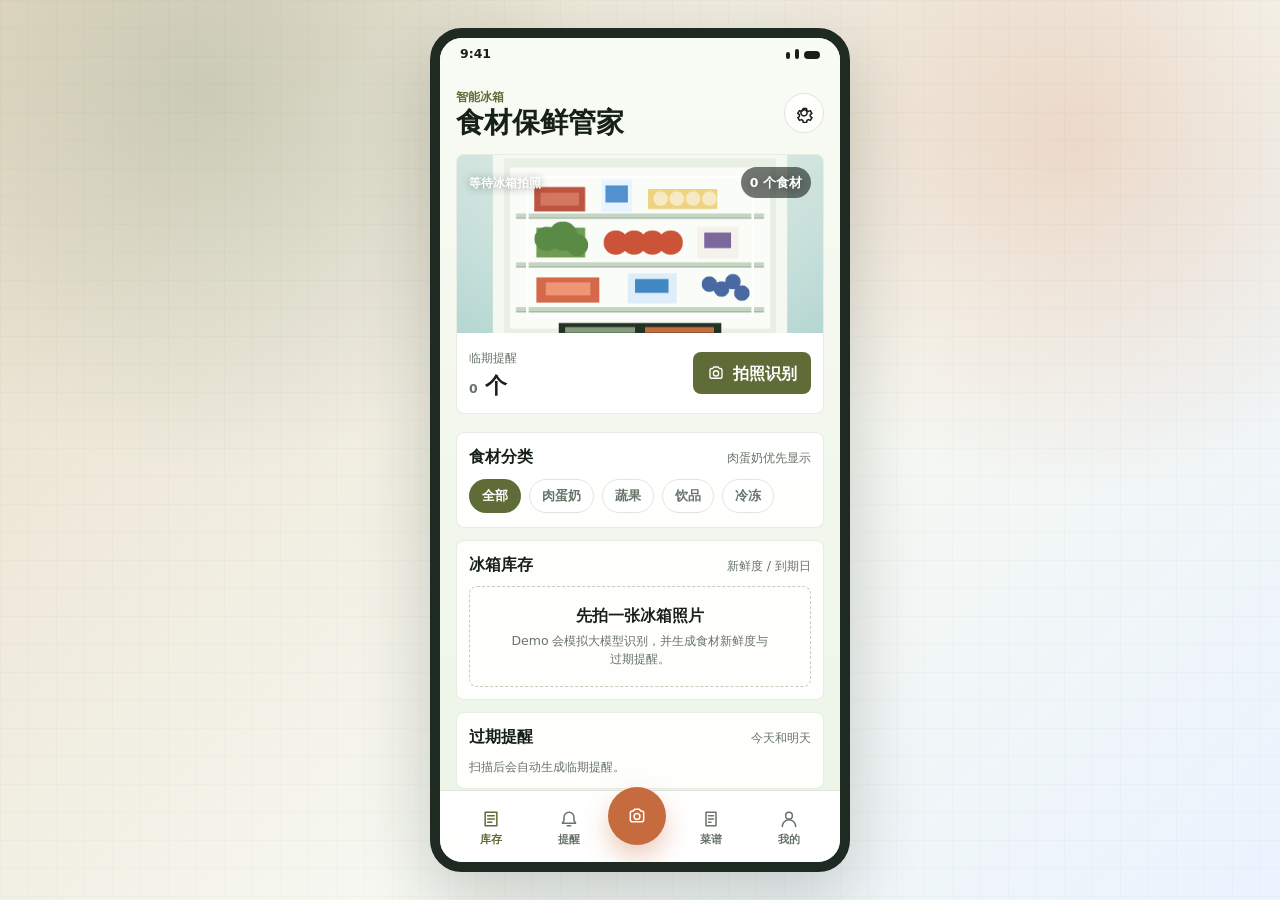
==== fridge-food-android-demo/index.html @ bfe987b8 "Build fridge food Android demo" ====
<!DOCTYPE html>
<html lang="zh-CN">
<head>
  <meta charset="UTF-8" />
  <meta name="viewport" content="width=device-width, initial-scale=1.0" />
  <meta
    name="description"
    content="食材保鲜管家 Android 风格 demo：模拟冰箱拍照识别食材、新鲜度评分和过期提醒。"
  />
  <title>食材保鲜管家 Demo</title>
  <link rel="stylesheet" href="style.css" />
</head>
<body>
  <main class="demo-stage" aria-label="食材保鲜管家 Android App Demo">
    <section class="phone-shell" aria-label="手机界面预览">
      <div class="phone-status" aria-label="Android 状态栏">
        <span>9:41</span>
        <span class="status-icons" aria-hidden="true">
          <i></i><i></i><i></i>
        </span>
      </div>

      <div class="app-screen">
        <header class="app-header">
          <div>
            <p class="eyebrow">智能冰箱</p>
            <h1>食材保鲜管家</h1>
          </div>
          <button class="round-button" type="button" aria-label="设置">
            <svg viewBox="0 0 24 24" aria-hidden="true">
              <path d="M12 15.5A3.5 3.5 0 1 0 12 8a3.5 3.5 0 0 0 0 7.5Z" />
              <path d="M19.4 15a7.9 7.9 0 0 0 .1-1l2-1.5-2-3.4-2.4 1a7 7 0 0 0-1.7-1L15 6.5h-4l-.4 2.6c-.6.2-1.2.6-1.7 1l-2.4-1-2 3.4 2 1.5a7.9 7.9 0 0 0 .1 2l-2 1.5 2 3.4 2.4-1c.5.4 1.1.8 1.7 1l.4 2.6h4l.4-2.6c.6-.2 1.2-.6 1.7-1l2.4 1 2-3.4-2.2-1.5Z" />
            </svg>
          </button>
        </header>

        <section class="scan-card" aria-label="冰箱识别摘要">
          <img src="assets/fridge-demo.png" alt="冰箱食材拍照识别 demo 图" />
          <div class="scan-overlay">
            <span id="scanStatus">等待冰箱拍照</span>
            <strong><span id="recognizedCount">0</span> 个食材</strong>
          </div>
          <div class="summary-strip">
            <div>
              <span>临期提醒</span>
              <strong><span id="urgentCount">0</span> 个</strong>
            </div>
            <button class="primary-action" id="scanButton" type="button">
              <svg viewBox="0 0 24 24" aria-hidden="true">
                <path d="M4 8.5A2.5 2.5 0 0 1 6.5 6h1.2l1.2-2h6.2l1.2 2h1.2A2.5 2.5 0 0 1 20 8.5v8A2.5 2.5 0 0 1 17.5 19h-11A2.5 2.5 0 0 1 4 16.5v-8Z" />
                <path d="M12 16a3.5 3.5 0 1 0 0-7 3.5 3.5 0 0 0 0 7Z" />
              </svg>
              拍照识别
            </button>
          </div>
        </section>

        <section class="section-block" aria-labelledby="category-title">
          <div class="section-title-row">
            <h2 id="category-title">食材分类</h2>
            <span>肉蛋奶优先显示</span>
          </div>
          <div class="category-tabs" id="categoryTabs" aria-label="食材分类筛选"></div>
        </section>

        <section class="section-block inventory-section" aria-labelledby="inventory-title">
          <div class="section-title-row">
            <h2 id="inventory-title">冰箱库存</h2>
            <span>新鲜度 / 到期日</span>
          </div>
          <div class="empty-state" id="emptyState"></div>
          <div class="inventory-list" id="inventoryList"></div>
        </section>

        <section class="section-block reminder-section" aria-labelledby="reminder-title">
          <div class="section-title-row">
            <h2 id="reminder-title">过期提醒</h2>
            <span>今天和明天</span>
          </div>
          <div class="reminder-list" id="reminderList"></div>
        </section>
      </div>

      <nav class="bottom-nav" aria-label="底部导航">
        <button class="nav-item is-active" type="button" aria-label="库存">
          <svg viewBox="0 0 24 24" aria-hidden="true">
            <path d="M5 4h14v16H5V4Z" />
            <path d="M8 8h8M8 12h8M8 16h5" />
          </svg>
          <span>库存</span>
        </button>
        <button class="nav-item" type="button" aria-label="提醒">
          <svg viewBox="0 0 24 24" aria-hidden="true">
            <path d="M6 10a6 6 0 1 1 12 0v4l2 3H4l2-3v-4Z" />
            <path d="M10 20h4" />
          </svg>
          <span>提醒</span>
        </button>
        <button class="camera-fab" id="bottomScanButton" type="button" aria-label="拍照识别">
          <svg viewBox="0 0 24 24" aria-hidden="true">
            <path d="M4 8.5A2.5 2.5 0 0 1 6.5 6h1.2l1.2-2h6.2l1.2 2h1.2A2.5 2.5 0 0 1 20 8.5v8A2.5 2.5 0 0 1 17.5 19h-11A2.5 2.5 0 0 1 4 16.5v-8Z" />
            <path d="M12 16a3.5 3.5 0 1 0 0-7 3.5 3.5 0 0 0 0 7Z" />
          </svg>
        </button>
        <button class="nav-item" type="button" aria-label="菜谱">
          <svg viewBox="0 0 24 24" aria-hidden="true">
            <path d="M6 4h12v16H6V4Z" />
            <path d="M9 8h6M9 12h6M9 16h3" />
          </svg>
          <span>菜谱</span>
        </button>
        <button class="nav-item" type="button" aria-label="我的">
          <svg viewBox="0 0 24 24" aria-hidden="true">
            <path d="M12 12a4 4 0 1 0 0-8 4 4 0 0 0 0 8Z" />
            <path d="M4 21a8 8 0 0 1 16 0" />
          </svg>
          <span>我的</span>
        </button>
      </nav>

      <section class="sheet" id="scanSheet" aria-hidden="true" aria-label="模拟拍照识别面板">
        <div class="sheet-panel">
          <div class="sheet-handle" aria-hidden="true"></div>
          <div class="sheet-header">
            <h2>冰箱拍照识别</h2>
            <button class="round-button" id="closeScan" type="button" aria-label="关闭拍照识别">
              <svg viewBox="0 0 24 24" aria-hidden="true">
                <path d="M6 6l12 12M18 6 6 18" />
              </svg>
            </button>
          </div>
          <div class="scan-preview">
            <img src="assets/fridge-demo.png" alt="冰箱照片 demo" />
            <span class="scan-frame" aria-hidden="true"></span>
          </div>
          <p id="scanProgress" class="scan-progress">准备识别冰箱照片</p>
          <button class="wide-action" id="startScan" type="button">开始识别</button>
        </div>
      </section>

      <section class="sheet" id="detailSheet" aria-hidden="true" aria-label="食材详情面板">
        <div class="sheet-panel">
          <div class="sheet-handle" aria-hidden="true"></div>
          <div class="sheet-header">
            <h2>食材详情</h2>
            <button class="round-button" id="closeDetail" type="button" aria-label="关闭食材详情">
              <svg viewBox="0 0 24 24" aria-hidden="true">
                <path d="M6 6l12 12M18 6 6 18" />
              </svg>
            </button>
          </div>
          <div id="detailContent"></div>
        </div>
      </section>
    </section>
  </main>

  <script src="script.js"></script>
  <script>
    document.getElementById("bottomScanButton").addEventListener("click", function () {
      document.getElementById("scanButton").click();
    });
  </script>
</body>
</html>
---- fridge-food-android-demo/style.css ----
:root {
  color-scheme: light;
  --sage: #8b9d83;
  --moss: #606c38;
  --clay: #b08b6e;
  --terracotta: #c66b3d;
  --ochre: #c08e3a;
  --blue: #2f80ed;
  --red: #dc2626;
  --amber: #d97706;
  --green: #198754;
  --ink: #172018;
  --muted: #687469;
  --line: #dfe7db;
  --surface: #ffffff;
  --sand: #e8dcc7;
  --oat: #d4b895;
  --soft-green: #edf5e8;
  --soft-blue: #eaf3ff;
  --soft-red: #fff0ed;
  --soft-amber: #fff7e6;
  --shadow: 0 24px 70px rgba(33, 45, 34, 0.22);
}

* {
  box-sizing: border-box;
}

html {
  min-height: 100%;
  background:
    radial-gradient(circle at 16% 10%, rgba(139, 157, 131, 0.34), transparent 24rem),
    radial-gradient(circle at 84% 16%, rgba(198, 107, 61, 0.22), transparent 22rem),
    linear-gradient(135deg, var(--sand), #f6f8f1 58%, #eaf3ff);
}

body {
  min-height: 100vh;
  margin: 0;
  color: var(--ink);
  font-family: "Inter", "Roboto", "Noto Sans SC", "PingFang SC", "Microsoft YaHei", system-ui, sans-serif;
  line-height: 1.45;
}

body::before {
  content: "";
  position: fixed;
  inset: 0;
  z-index: -1;
  opacity: 0.16;
  pointer-events: none;
  background-image:
    linear-gradient(rgba(96, 108, 56, 0.18) 1px, transparent 1px),
    linear-gradient(90deg, rgba(96, 108, 56, 0.16) 1px, transparent 1px);
  background-size: 28px 28px;
}

button {
  border: 0;
  font: inherit;
  color: inherit;
  cursor: pointer;
  -webkit-tap-highlight-color: transparent;
}

button:disabled {
  cursor: wait;
  opacity: 0.72;
}

svg {
  width: 20px;
  height: 20px;
  fill: none;
  stroke: currentColor;
  stroke-linecap: round;
  stroke-linejoin: round;
  stroke-width: 1.8;
}

h1,
h2,
h3,
p {
  margin: 0;
}

.demo-stage {
  min-height: 100vh;
  display: grid;
  place-items: center;
  padding: 28px;
}

.phone-shell {
  position: relative;
  width: min(100%, 420px);
  height: min(880px, calc(100vh - 56px));
  min-height: 760px;
  overflow: hidden;
  border: 10px solid #1f2a22;
  border-radius: 32px;
  background: #f8fbf3;
  box-shadow: var(--shadow);
}

.phone-status {
  height: 32px;
  display: flex;
  align-items: center;
  justify-content: space-between;
  padding: 0 20px;
  background: #f8fbf3;
  color: var(--ink);
  font-size: 0.78rem;
  font-weight: 800;
}

.status-icons {
  display: inline-flex;
  gap: 5px;
  align-items: flex-end;
}

.status-icons i {
  display: block;
  width: 4px;
  border-radius: 999px;
  background: var(--ink);
}

.status-icons i:nth-child(1) {
  height: 7px;
}

.status-icons i:nth-child(2) {
  height: 10px;
}

.status-icons i:nth-child(3) {
  width: 16px;
  height: 8px;
}

.app-screen {
  height: calc(100% - 104px);
  overflow-y: auto;
  padding: 18px 16px 22px;
  background:
    linear-gradient(180deg, #f8fbf3 0%, #f4f8ef 38%, #edf5e8 100%);
  scrollbar-width: none;
}

.app-screen::-webkit-scrollbar {
  display: none;
}

.app-header {
  display: flex;
  align-items: center;
  justify-content: space-between;
  gap: 16px;
  margin-bottom: 16px;
}

.eyebrow {
  color: var(--moss);
  font-size: 0.78rem;
  font-weight: 800;
}

.app-header h1 {
  margin-top: 2px;
  font-size: 1.78rem;
  line-height: 1.05;
  letter-spacing: 0;
}

.round-button {
  display: inline-grid;
  width: 40px;
  height: 40px;
  place-items: center;
  border: 1px solid var(--line);
  border-radius: 999px;
  background: rgba(255, 255, 255, 0.86);
}

.scan-card,
.section-block,
.food-card,
.reminder-item {
  border: 1px solid rgba(96, 108, 56, 0.13);
  border-radius: 8px;
  background: rgba(255, 255, 255, 0.9);
}

.scan-card {
  position: relative;
  overflow: hidden;
  margin-bottom: 18px;
}

.scan-card > img {
  display: block;
  width: 100%;
  height: 178px;
  object-fit: cover;
}

.scan-overlay {
  position: absolute;
  top: 12px;
  left: 12px;
  right: 12px;
  display: flex;
  justify-content: space-between;
  gap: 12px;
  align-items: center;
  color: #fff;
  text-shadow: 0 1px 8px rgba(0, 0, 0, 0.38);
}

.scan-overlay span {
  max-width: 56%;
  font-size: 0.78rem;
  font-weight: 700;
}

.scan-overlay strong {
  padding: 6px 9px;
  border-radius: 999px;
  background: rgba(23, 32, 24, 0.6);
  font-size: 0.82rem;
}

.summary-strip {
  display: flex;
  align-items: center;
  justify-content: space-between;
  gap: 12px;
  padding: 12px;
}

.summary-strip span,
.section-title-row span,
.muted-line,
.food-main p,
.reminder-item small,
.detail-heading p,
.detail-grid dt {
  color: var(--muted);
  font-size: 0.78rem;
}

.summary-strip strong {
  display: block;
  margin-top: 2px;
  font-size: 1.35rem;
  white-space: nowrap;
}

.primary-action,
.wide-action {
  display: inline-flex;
  align-items: center;
  justify-content: center;
  gap: 8px;
  min-height: 42px;
  padding: 0 14px;
  border-radius: 8px;
  background: var(--moss);
  color: #fff;
  font-weight: 800;
}

.primary-action svg,
.wide-action svg {
  width: 18px;
  height: 18px;
}

.section-block {
  padding: 12px;
  margin-bottom: 12px;
}

.section-title-row {
  display: flex;
  justify-content: space-between;
  align-items: baseline;
  gap: 12px;
  margin-bottom: 10px;
}

.section-title-row h2 {
  font-size: 1rem;
}

.category-tabs {
  display: flex;
  gap: 8px;
  overflow-x: auto;
  padding-bottom: 2px;
  scrollbar-width: none;
}

.category-tabs::-webkit-scrollbar {
  display: none;
}

.category-tabs button {
  flex: 0 0 auto;
  min-height: 34px;
  padding: 0 12px;
  border: 1px solid var(--line);
  border-radius: 999px;
  background: #fff;
  color: var(--muted);
  font-size: 0.82rem;
  font-weight: 800;
}

.category-tabs button.is-active {
  border-color: transparent;
  background: var(--moss);
  color: #fff;
}

.empty-state {
  display: grid;
  gap: 4px;
  min-height: 88px;
  place-items: center;
  padding: 18px;
  border: 1px dashed rgba(96, 108, 56, 0.34);
  border-radius: 8px;
  text-align: center;
}

.empty-state[hidden] {
  display: none;
}

.empty-state strong {
  font-size: 0.98rem;
}

.empty-state span {
  max-width: 260px;
  color: var(--muted);
  font-size: 0.78rem;
}

.inventory-list {
  display: grid;
  gap: 10px;
}

.food-card {
  display: grid;
  grid-template-columns: 44px minmax(0, 1fr);
  gap: 11px;
  padding: 10px;
  transition: transform 160ms ease, border-color 160ms ease, background 160ms ease;
}

.food-card:hover,
.food-card:focus {
  outline: none;
  transform: translateY(-1px);
  border-color: rgba(96, 108, 56, 0.36);
}

.food-icon {
  display: grid;
  width: 42px;
  height: 42px;
  place-items: center;
  border-radius: 8px;
  color: #fff;
  font-weight: 900;
}

.accent-red {
  background: var(--terracotta);
}

.accent-amber {
  background: var(--ochre);
}

.accent-blue {
  background: var(--blue);
}

.accent-green {
  background: var(--moss);
}

.accent-purple {
  background: #7c6a9c;
}

.food-title-row,
.freshness-line {
  display: flex;
  align-items: center;
  justify-content: space-between;
  gap: 10px;
}

.food-title-row h3 {
  min-width: 0;
  font-size: 1rem;
  overflow-wrap: anywhere;
}

.state-pill {
  flex: 0 0 auto;
  padding: 3px 7px;
  border-radius: 999px;
  background: var(--soft-green);
  color: var(--green);
  font-size: 0.68rem;
  font-weight: 900;
}

.state-eat-soon .state-pill {
  background: var(--soft-amber);
  color: var(--amber);
}

.state-risk .state-pill {
  background: var(--soft-red);
  color: var(--terracotta);
}

.state-expired .state-pill {
  background: #fee2e2;
  color: var(--red);
}

.freshness-line {
  margin-top: 7px;
  color: var(--muted);
  font-size: 0.75rem;
}

.freshness-line b {
  color: var(--ink);
}

.freshness-track {
  height: 7px;
  margin-top: 7px;
  overflow: hidden;
  border-radius: 999px;
  background: #e5ebe1;
}

.freshness-track i {
  display: block;
  height: 100%;
  border-radius: inherit;
  background: linear-gradient(90deg, var(--sage), var(--moss));
}

.state-eat-soon .freshness-track i {
  background: linear-gradient(90deg, #f1c56b, var(--amber));
}

.state-risk .freshness-track i,
.state-expired .freshness-track i {
  background: linear-gradient(90deg, #f97316, var(--red));
}

.reminder-list {
  display: grid;
  gap: 8px;
}

.reminder-item {
  display: flex;
  width: 100%;
  align-items: center;
  justify-content: space-between;
  gap: 10px;
  min-height: 42px;
  padding: 8px 10px;
  text-align: left;
}

.reminder-item span {
  font-weight: 850;
}

.reminder-item small {
  text-align: right;
}

.bottom-nav {
  position: absolute;
  left: 0;
  right: 0;
  bottom: 0;
  height: 72px;
  display: grid;
  grid-template-columns: 1fr 1fr 64px 1fr 1fr;
  align-items: center;
  padding: 8px 12px 10px;
  border-top: 1px solid var(--line);
  background: rgba(255, 255, 255, 0.94);
  backdrop-filter: blur(16px);
}

.nav-item {
  display: grid;
  gap: 3px;
  place-items: center;
  background: transparent;
  color: var(--muted);
  font-size: 0.68rem;
  font-weight: 800;
}

.nav-item.is-active {
  color: var(--moss);
}

.camera-fab {
  display: grid;
  width: 58px;
  height: 58px;
  place-items: center;
  border-radius: 999px;
  background: var(--terracotta);
  color: #fff;
  box-shadow: 0 12px 24px rgba(198, 107, 61, 0.34);
  transform: translateY(-12px);
}

.sheet {
  position: absolute;
  inset: 0;
  z-index: 20;
  display: flex;
  align-items: flex-end;
  pointer-events: none;
  background: rgba(23, 32, 24, 0);
  transition: background 180ms ease;
}

.sheet.is-open {
  pointer-events: auto;
  background: rgba(23, 32, 24, 0.38);
}

.sheet-panel {
  width: 100%;
  max-height: 86%;
  overflow-y: auto;
  padding: 10px 16px 18px;
  border-radius: 22px 22px 0 0;
  background: #fff;
  transform: translateY(105%);
  transition: transform 220ms ease;
}

.sheet.is-open .sheet-panel {
  transform: translateY(0);
}

.sheet-handle {
  width: 44px;
  height: 5px;
  margin: 0 auto 14px;
  border-radius: 999px;
  background: #d1d9ce;
}

.sheet-header {
  display: flex;
  align-items: center;
  justify-content: space-between;
  gap: 12px;
  margin-bottom: 12px;
}

.sheet-header h2 {
  font-size: 1.1rem;
}

.scan-preview {
  position: relative;
  overflow: hidden;
  border-radius: 8px;
}

.scan-preview img {
  display: block;
  width: 100%;
  height: 220px;
  object-fit: cover;
}

.scan-frame {
  position: absolute;
  inset: 32px;
  border: 2px solid rgba(255, 255, 255, 0.92);
  border-radius: 18px;
  box-shadow: 0 0 0 999px rgba(23, 32, 24, 0.22);
}

.scan-progress {
  margin: 12px 0;
  color: var(--muted);
  font-weight: 700;
}

.wide-action {
  width: 100%;
}

.detail-heading {
  display: flex;
  align-items: center;
  gap: 12px;
  margin-bottom: 14px;
}

.detail-heading h2 {
  font-size: 1.35rem;
}

.detail-score {
  padding: 12px;
  border-radius: 8px;
  background: var(--soft-green);
}

.detail-score span {
  display: block;
  margin-bottom: 6px;
  font-size: 1.8rem;
  font-weight: 900;
}

.detail-grid {
  display: grid;
  grid-template-columns: 1fr 1fr;
  gap: 9px;
  margin: 12px 0;
}

.detail-grid div,
.detail-tip {
  margin: 0;
  padding: 10px;
  border: 1px solid var(--line);
  border-radius: 8px;
  background: #fff;
}

.detail-grid dd {
  margin: 3px 0 0;
  font-weight: 850;
}

.detail-tip {
  margin-top: 8px;
  color: var(--muted);
  font-size: 0.86rem;
}

.detail-tip b {
  color: var(--ink);
}

@media (max-width: 520px) {
  .demo-stage {
    display: block;
    padding: 0;
  }

  .phone-shell {
    width: 100%;
    height: 100vh;
    min-height: 100vh;
    border: 0;
    border-radius: 0;
    box-shadow: none;
  }

  .app-screen {
    height: calc(100% - 104px);
  }
}

@media (max-width: 380px) {
  .app-screen {
    padding: 14px 12px 20px;
  }

  .app-header h1 {
    font-size: 1.55rem;
  }

  .summary-strip {
    align-items: stretch;
    flex-direction: column;
  }

  .primary-action {
    width: 100%;
  }
}
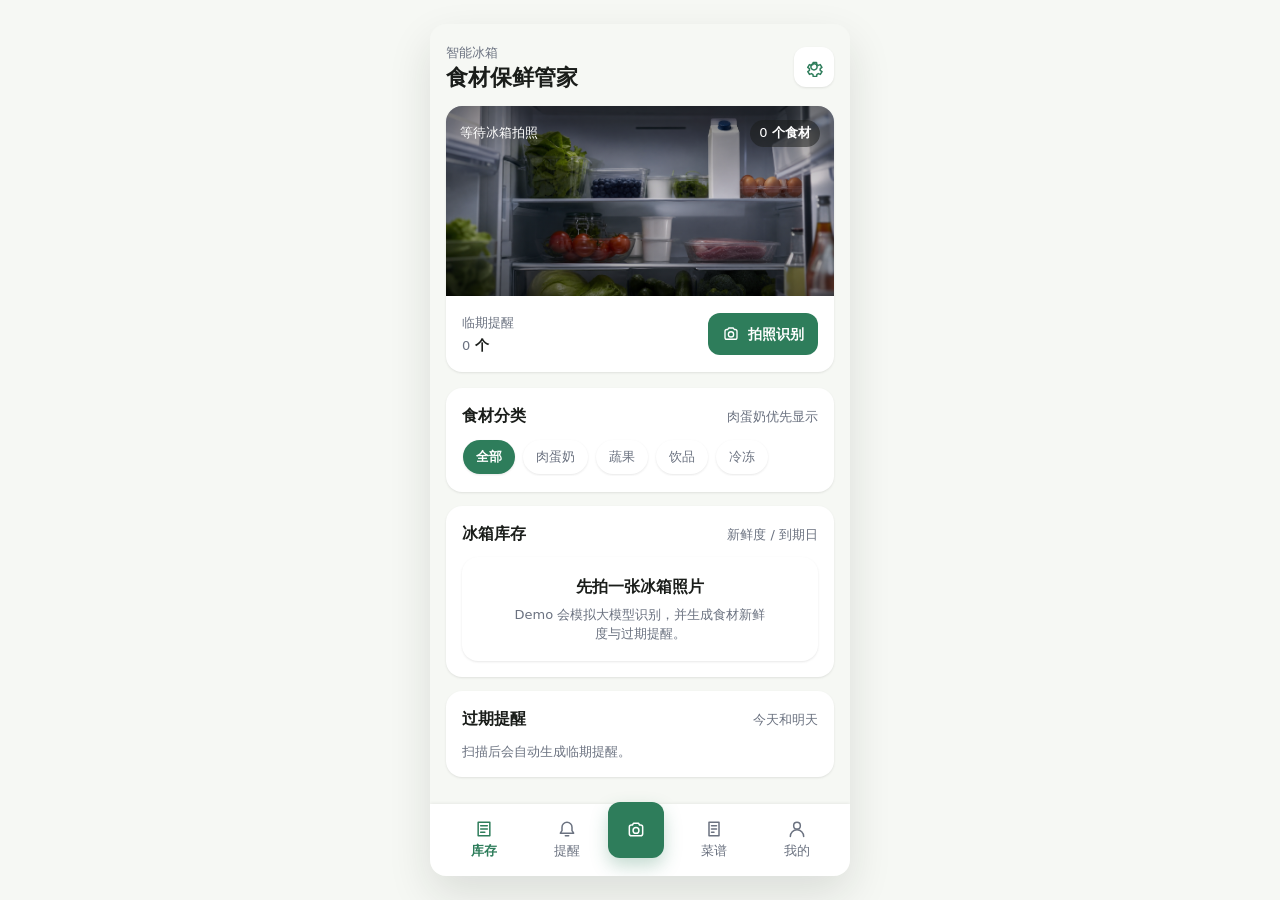
==== commit 9d29635f: "Refine fridge app visual design" ====
--- a/fridge-food-android-demo/index.html
+++ b/fridge-food-android-demo/index.html
@@ -13,13 +13,6 @@
 <body>
   <main class="demo-stage" aria-label="食材保鲜管家 Android App Demo">
     <section class="phone-shell" aria-label="手机界面预览">
-      <div class="phone-status" aria-label="Android 状态栏">
-        <span>9:41</span>
-        <span class="status-icons" aria-hidden="true">
-          <i></i><i></i><i></i>
-        </span>
-      </div>
-
       <div class="app-screen">
         <header class="app-header">
           <div>
@@ -35,7 +28,7 @@
         </header>
 
         <section class="scan-card" aria-label="冰箱识别摘要">
-          <img src="assets/fridge-demo.png" alt="冰箱食材拍照识别 demo 图" />
+          <img src="assets/fridge-hero.png" alt="冰箱内新鲜食材照片" />
           <div class="scan-overlay">
             <span id="scanStatus">等待冰箱拍照</span>
             <strong><span id="recognizedCount">0</span> 个食材</strong>
@@ -130,7 +123,7 @@
             </button>
           </div>
           <div class="scan-preview">
-            <img src="assets/fridge-demo.png" alt="冰箱照片 demo" />
+            <img src="assets/fridge-hero.png" alt="冰箱内新鲜食材照片" />
             <span class="scan-frame" aria-hidden="true"></span>
           </div>
           <p id="scanProgress" class="scan-progress">准备识别冰箱照片</p>
--- a/fridge-food-android-demo/style.css
+++ b/fridge-food-android-demo/style.css
@@ -1,25 +1,20 @@
 :root {
   color-scheme: light;
-  --sage: #8b9d83;
-  --moss: #606c38;
-  --clay: #b08b6e;
-  --terracotta: #c66b3d;
-  --ochre: #c08e3a;
-  --blue: #2f80ed;
-  --red: #dc2626;
-  --amber: #d97706;
-  --green: #198754;
-  --ink: #172018;
-  --muted: #687469;
-  --line: #dfe7db;
-  --surface: #ffffff;
-  --sand: #e8dcc7;
-  --oat: #d4b895;
-  --soft-green: #edf5e8;
-  --soft-blue: #eaf3ff;
-  --soft-red: #fff0ed;
-  --soft-amber: #fff7e6;
-  --shadow: 0 24px 70px rgba(33, 45, 34, 0.22);
+  --bg-page: #F6F8F4;
+  --bg-card: #FFFFFF;
+  --color-primary: #2E7D5B;
+  --text-strong: #1A1D1A;
+  --text-muted: #6B7280;
+  --fresh-bg: #E7F4EC;
+  --fresh-fg: #1E6B43;
+  --soon-bg: #FDEFD7;
+  --soon-fg: #8A5A10;
+  --expire-bg: #FCE9E5;
+  --expire-fg: #9A3B2C;
+  --r-card: 16px;
+  --r-btn: 12px;
+  --r-pill: 999px;
+  --shadow-card: 0 1px 3px rgba(0,0,0,0.06), 0 1px 2px rgba(0,0,0,0.04);
 }
 
 * {
@@ -28,31 +23,18 @@
 
 html {
   min-height: 100%;
-  background:
-    radial-gradient(circle at 16% 10%, rgba(139, 157, 131, 0.34), transparent 24rem),
-    radial-gradient(circle at 84% 16%, rgba(198, 107, 61, 0.22), transparent 22rem),
-    linear-gradient(135deg, var(--sand), #f6f8f1 58%, #eaf3ff);
+  background: var(--bg-page);
 }
 
 body {
   min-height: 100vh;
   margin: 0;
-  color: var(--ink);
+  background: var(--bg-page);
+  color: var(--text-strong);
   font-family: "Inter", "Roboto", "Noto Sans SC", "PingFang SC", "Microsoft YaHei", system-ui, sans-serif;
+  font-size: 14px;
+  font-weight: 400;
   line-height: 1.45;
-}
-
-body::before {
-  content: "";
-  position: fixed;
-  inset: 0;
-  z-index: -1;
-  opacity: 0.16;
-  pointer-events: none;
-  background-image:
-    linear-gradient(rgba(96, 108, 56, 0.18) 1px, transparent 1px),
-    linear-gradient(90deg, rgba(96, 108, 56, 0.16) 1px, transparent 1px);
-  background-size: 28px 28px;
 }
 
 button {
@@ -89,65 +71,26 @@
   min-height: 100vh;
   display: grid;
   place-items: center;
-  padding: 28px;
+  padding: 24px;
+  background: var(--bg-page);
 }
 
 .phone-shell {
   position: relative;
   width: min(100%, 420px);
-  height: min(880px, calc(100vh - 56px));
+  height: min(880px, calc(100vh - 48px));
   min-height: 760px;
   overflow: hidden;
-  border: 10px solid #1f2a22;
-  border-radius: 32px;
-  background: #f8fbf3;
-  box-shadow: var(--shadow);
-}
-
-.phone-status {
-  height: 32px;
-  display: flex;
-  align-items: center;
-  justify-content: space-between;
-  padding: 0 20px;
-  background: #f8fbf3;
-  color: var(--ink);
-  font-size: 0.78rem;
-  font-weight: 800;
-}
-
-.status-icons {
-  display: inline-flex;
-  gap: 5px;
-  align-items: flex-end;
-}
-
-.status-icons i {
-  display: block;
-  width: 4px;
-  border-radius: 999px;
-  background: var(--ink);
-}
-
-.status-icons i:nth-child(1) {
-  height: 7px;
-}
-
-.status-icons i:nth-child(2) {
-  height: 10px;
-}
-
-.status-icons i:nth-child(3) {
-  width: 16px;
-  height: 8px;
+  border-radius: var(--r-card);
+  background: var(--bg-page);
+  box-shadow: 0 18px 44px rgba(26, 29, 26, 0.12);
 }
 
 .app-screen {
-  height: calc(100% - 104px);
+  height: calc(100% - 72px);
   overflow-y: auto;
-  padding: 18px 16px 22px;
-  background:
-    linear-gradient(180deg, #f8fbf3 0%, #f4f8ef 38%, #edf5e8 100%);
+  padding: 20px 16px 24px;
+  background: var(--bg-page);
   scrollbar-width: none;
 }
 
@@ -164,15 +107,17 @@
 }
 
 .eyebrow {
-  color: var(--moss);
-  font-size: 0.78rem;
-  font-weight: 800;
+  color: var(--text-muted);
+  font-size: 13px;
+  font-weight: 400;
 }
 
 .app-header h1 {
   margin-top: 2px;
-  font-size: 1.78rem;
-  line-height: 1.05;
+  color: var(--text-strong);
+  font-size: 22px;
+  font-weight: 600;
+  line-height: 1.16;
   letter-spacing: 0;
 }
 
@@ -181,57 +126,78 @@
   width: 40px;
   height: 40px;
   place-items: center;
-  border: 1px solid var(--line);
-  border-radius: 999px;
-  background: rgba(255, 255, 255, 0.86);
+  border-radius: var(--r-btn);
+  background: var(--bg-card);
+  color: var(--color-primary);
+  box-shadow: var(--shadow-card);
 }
 
 .scan-card,
 .section-block,
 .food-card,
-.reminder-item {
-  border: 1px solid rgba(96, 108, 56, 0.13);
-  border-radius: 8px;
-  background: rgba(255, 255, 255, 0.9);
+.reminder-item,
+.empty-state,
+.detail-score,
+.detail-grid div,
+.detail-tip {
+  border-radius: var(--r-card);
+  background: var(--bg-card);
+  box-shadow: var(--shadow-card);
 }
 
 .scan-card {
   position: relative;
   overflow: hidden;
-  margin-bottom: 18px;
+  margin-bottom: 16px;
+}
+
+.scan-card::before {
+  content: "";
+  position: absolute;
+  z-index: 1;
+  top: 0;
+  left: 0;
+  right: 0;
+  height: 190px;
+  pointer-events: none;
+  background:
+    linear-gradient(180deg, rgba(0, 0, 0, 0.46), rgba(0, 0, 0, 0.1) 52%, rgba(0, 0, 0, 0.42));
 }
 
 .scan-card > img {
   display: block;
   width: 100%;
-  height: 178px;
+  height: 190px;
   object-fit: cover;
 }
 
 .scan-overlay {
   position: absolute;
-  top: 12px;
-  left: 12px;
-  right: 12px;
-  display: flex;
+  z-index: 2;
+  top: 14px;
+  left: 14px;
+  right: 14px;
+  display: flex;
+  align-items: center;
   justify-content: space-between;
   gap: 12px;
-  align-items: center;
-  color: #fff;
-  text-shadow: 0 1px 8px rgba(0, 0, 0, 0.38);
+  color: var(--bg-card);
 }
 
 .scan-overlay span {
-  max-width: 56%;
-  font-size: 0.78rem;
-  font-weight: 700;
+  max-width: 58%;
+  font-size: 13px;
+  font-weight: 400;
 }
 
 .scan-overlay strong {
-  padding: 6px 9px;
-  border-radius: 999px;
-  background: rgba(23, 32, 24, 0.6);
-  font-size: 0.82rem;
+  flex: 0 0 auto;
+  padding: 4px 9px;
+  border-radius: var(--r-pill);
+  background: rgba(26, 29, 26, 0.54);
+  color: var(--bg-card);
+  font-size: 13px;
+  font-weight: 600;
 }
 
 .summary-strip {
@@ -239,7 +205,7 @@
   align-items: center;
   justify-content: space-between;
   gap: 12px;
-  padding: 12px;
+  padding: 16px;
 }
 
 .summary-strip span,
@@ -248,15 +214,19 @@
 .food-main p,
 .reminder-item small,
 .detail-heading p,
-.detail-grid dt {
-  color: var(--muted);
-  font-size: 0.78rem;
+.detail-grid dt,
+.detail-tip {
+  color: var(--text-muted);
+  font-size: 13px;
+  font-weight: 400;
 }
 
 .summary-strip strong {
   display: block;
   margin-top: 2px;
-  font-size: 1.35rem;
+  color: var(--text-strong);
+  font-size: 14px;
+  font-weight: 600;
   white-space: nowrap;
 }
 
@@ -268,10 +238,11 @@
   gap: 8px;
   min-height: 42px;
   padding: 0 14px;
-  border-radius: 8px;
-  background: var(--moss);
-  color: #fff;
-  font-weight: 800;
+  border-radius: var(--r-btn);
+  background: var(--color-primary);
+  color: var(--bg-card);
+  font-size: 14px;
+  font-weight: 600;
 }
 
 .primary-action svg,
@@ -281,27 +252,30 @@
 }
 
 .section-block {
-  padding: 12px;
+  padding: 16px;
+  margin-bottom: 14px;
+}
+
+.section-title-row {
+  display: flex;
+  align-items: baseline;
+  justify-content: space-between;
+  gap: 12px;
   margin-bottom: 12px;
 }
 
-.section-title-row {
-  display: flex;
-  justify-content: space-between;
-  align-items: baseline;
-  gap: 12px;
-  margin-bottom: 10px;
-}
-
-.section-title-row h2 {
-  font-size: 1rem;
+.section-title-row h2,
+.sheet-header h2 {
+  color: var(--text-strong);
+  font-size: 16px;
+  font-weight: 600;
 }
 
 .category-tabs {
   display: flex;
   gap: 8px;
   overflow-x: auto;
-  padding-bottom: 2px;
+  padding: 1px 1px 2px;
   scrollbar-width: none;
 }
 
@@ -312,29 +286,27 @@
 .category-tabs button {
   flex: 0 0 auto;
   min-height: 34px;
-  padding: 0 12px;
-  border: 1px solid var(--line);
-  border-radius: 999px;
-  background: #fff;
-  color: var(--muted);
-  font-size: 0.82rem;
-  font-weight: 800;
+  padding: 0 13px;
+  border-radius: var(--r-pill);
+  background: var(--bg-card);
+  color: var(--text-muted);
+  font-size: 13px;
+  font-weight: 400;
+  box-shadow: var(--shadow-card);
 }
 
 .category-tabs button.is-active {
-  border-color: transparent;
-  background: var(--moss);
-  color: #fff;
+  background: var(--color-primary);
+  color: var(--bg-card);
+  font-weight: 600;
 }
 
 .empty-state {
   display: grid;
-  gap: 4px;
-  min-height: 88px;
+  gap: 6px;
+  min-height: 104px;
   place-items: center;
-  padding: 18px;
-  border: 1px dashed rgba(96, 108, 56, 0.34);
-  border-radius: 8px;
+  padding: 16px;
   text-align: center;
 }
 
@@ -343,33 +315,37 @@
 }
 
 .empty-state strong {
-  font-size: 0.98rem;
+  color: var(--text-strong);
+  font-size: 16px;
+  font-weight: 600;
 }
 
 .empty-state span {
   max-width: 260px;
-  color: var(--muted);
-  font-size: 0.78rem;
+  color: var(--text-muted);
+  font-size: 13px;
+  font-weight: 400;
 }
 
 .inventory-list {
   display: grid;
-  gap: 10px;
+  gap: 12px;
 }
 
 .food-card {
   display: grid;
-  grid-template-columns: 44px minmax(0, 1fr);
-  gap: 11px;
-  padding: 10px;
-  transition: transform 160ms ease, border-color 160ms ease, background 160ms ease;
+  grid-template-columns: 42px minmax(0, 1fr);
+  gap: 12px;
+  min-height: 92px;
+  padding: 16px;
+  transition: transform 160ms ease, box-shadow 160ms ease;
 }
 
 .food-card:hover,
 .food-card:focus {
   outline: none;
   transform: translateY(-1px);
-  border-color: rgba(96, 108, 56, 0.36);
+  box-shadow: 0 3px 8px rgba(0, 0, 0, 0.08);
 }
 
 .food-icon {
@@ -377,29 +353,20 @@
   width: 42px;
   height: 42px;
   place-items: center;
-  border-radius: 8px;
-  color: #fff;
-  font-weight: 900;
-}
-
-.accent-red {
-  background: var(--terracotta);
-}
-
-.accent-amber {
-  background: var(--ochre);
-}
-
-.accent-blue {
-  background: var(--blue);
-}
-
-.accent-green {
-  background: var(--moss);
-}
-
+  border-radius: var(--r-btn);
+  background: var(--fresh-bg);
+  color: var(--color-primary);
+  font-size: 14px;
+  font-weight: 600;
+}
+
+.accent-red,
+.accent-amber,
+.accent-blue,
+.accent-green,
 .accent-purple {
-  background: #7c6a9c;
+  background: var(--fresh-bg);
+  color: var(--color-primary);
 }
 
 .food-title-row,
@@ -412,72 +379,82 @@
 
 .food-title-row h3 {
   min-width: 0;
-  font-size: 1rem;
   overflow-wrap: anywhere;
+  color: var(--text-strong);
+  font-size: 14px;
+  font-weight: 400;
 }
 
 .state-pill {
   flex: 0 0 auto;
-  padding: 3px 7px;
-  border-radius: 999px;
-  background: var(--soft-green);
-  color: var(--green);
-  font-size: 0.68rem;
-  font-weight: 900;
-}
-
-.state-eat-soon .state-pill {
-  background: var(--soft-amber);
-  color: var(--amber);
-}
-
-.state-risk .state-pill {
-  background: var(--soft-red);
-  color: var(--terracotta);
-}
-
-.state-expired .state-pill {
-  background: #fee2e2;
-  color: var(--red);
+  padding: 2px 8px;
+  border-radius: var(--r-pill);
+  font-size: 11px;
+  font-weight: 600;
+  line-height: 1.5;
+}
+
+.pill-fresh {
+  background: var(--fresh-bg);
+  color: var(--fresh-fg);
+}
+
+.pill-soon {
+  background: var(--soon-bg);
+  color: var(--soon-fg);
+}
+
+.pill-expire {
+  background: var(--expire-bg);
+  color: var(--expire-fg);
 }
 
 .freshness-line {
-  margin-top: 7px;
-  color: var(--muted);
-  font-size: 0.75rem;
+  margin-top: 8px;
+  color: var(--text-muted);
+  font-size: 13px;
+  font-weight: 400;
 }
 
 .freshness-line b {
-  color: var(--ink);
+  color: var(--text-strong);
+  font-weight: 600;
 }
 
 .freshness-track {
-  height: 7px;
-  margin-top: 7px;
+  height: 6px;
+  margin-top: 8px;
   overflow: hidden;
-  border-radius: 999px;
-  background: #e5ebe1;
+  border-radius: var(--r-pill);
+  background: var(--fresh-bg);
 }
 
 .freshness-track i {
   display: block;
   height: 100%;
   border-radius: inherit;
-  background: linear-gradient(90deg, var(--sage), var(--moss));
-}
-
-.state-eat-soon .freshness-track i {
-  background: linear-gradient(90deg, #f1c56b, var(--amber));
-}
-
-.state-risk .freshness-track i,
-.state-expired .freshness-track i {
-  background: linear-gradient(90deg, #f97316, var(--red));
+  background: var(--color-primary);
+}
+
+.freshness-soon .freshness-track {
+  background: var(--soon-bg);
+}
+
+.freshness-soon .freshness-track i {
+  background: var(--soon-fg);
+}
+
+.freshness-expire .freshness-track {
+  background: var(--expire-bg);
+}
+
+.freshness-expire .freshness-track i {
+  background: var(--expire-fg);
 }
 
 .reminder-list {
   display: grid;
-  gap: 8px;
+  gap: 12px;
 }
 
 .reminder-item {
@@ -485,14 +462,16 @@
   width: 100%;
   align-items: center;
   justify-content: space-between;
-  gap: 10px;
-  min-height: 42px;
-  padding: 8px 10px;
+  gap: 12px;
+  min-height: 48px;
+  padding: 12px 16px;
   text-align: left;
 }
 
 .reminder-item span {
-  font-weight: 850;
+  color: var(--text-strong);
+  font-size: 14px;
+  font-weight: 400;
 }
 
 .reminder-item small {
@@ -509,8 +488,8 @@
   grid-template-columns: 1fr 1fr 64px 1fr 1fr;
   align-items: center;
   padding: 8px 12px 10px;
-  border-top: 1px solid var(--line);
-  background: rgba(255, 255, 255, 0.94);
+  background: rgba(255, 255, 255, 0.96);
+  box-shadow: 0 -1px 3px rgba(0, 0, 0, 0.06);
   backdrop-filter: blur(16px);
 }
 
@@ -519,25 +498,26 @@
   gap: 3px;
   place-items: center;
   background: transparent;
-  color: var(--muted);
-  font-size: 0.68rem;
-  font-weight: 800;
+  color: var(--text-muted);
+  font-size: 13px;
+  font-weight: 400;
 }
 
 .nav-item.is-active {
-  color: var(--moss);
+  color: var(--color-primary);
+  font-weight: 600;
 }
 
 .camera-fab {
   display: grid;
-  width: 58px;
-  height: 58px;
+  width: 56px;
+  height: 56px;
   place-items: center;
-  border-radius: 999px;
-  background: var(--terracotta);
-  color: #fff;
-  box-shadow: 0 12px 24px rgba(198, 107, 61, 0.34);
-  transform: translateY(-12px);
+  border-radius: var(--r-btn);
+  background: var(--color-primary);
+  color: var(--bg-card);
+  box-shadow: 0 8px 18px rgba(46, 125, 91, 0.28);
+  transform: translateY(-10px);
 }
 
 .sheet {
@@ -547,13 +527,13 @@
   display: flex;
   align-items: flex-end;
   pointer-events: none;
-  background: rgba(23, 32, 24, 0);
+  background: rgba(26, 29, 26, 0);
   transition: background 180ms ease;
 }
 
 .sheet.is-open {
   pointer-events: auto;
-  background: rgba(23, 32, 24, 0.38);
+  background: rgba(26, 29, 26, 0.36);
 }
 
 .sheet-panel {
@@ -561,8 +541,8 @@
   max-height: 86%;
   overflow-y: auto;
   padding: 10px 16px 18px;
-  border-radius: 22px 22px 0 0;
-  background: #fff;
+  border-radius: var(--r-card) var(--r-card) 0 0;
+  background: var(--bg-page);
   transform: translateY(105%);
   transition: transform 220ms ease;
 }
@@ -575,8 +555,8 @@
   width: 44px;
   height: 5px;
   margin: 0 auto 14px;
-  border-radius: 999px;
-  background: #d1d9ce;
+  border-radius: var(--r-pill);
+  background: var(--fresh-bg);
 }
 
 .sheet-header {
@@ -585,16 +565,13 @@
   justify-content: space-between;
   gap: 12px;
   margin-bottom: 12px;
-}
-
-.sheet-header h2 {
-  font-size: 1.1rem;
 }
 
 .scan-preview {
   position: relative;
   overflow: hidden;
-  border-radius: 8px;
+  border-radius: var(--r-card);
+  box-shadow: var(--shadow-card);
 }
 
 .scan-preview img {
@@ -607,15 +584,17 @@
 .scan-frame {
   position: absolute;
   inset: 32px;
-  border: 2px solid rgba(255, 255, 255, 0.92);
-  border-radius: 18px;
-  box-shadow: 0 0 0 999px rgba(23, 32, 24, 0.22);
+  border-radius: var(--r-card);
+  box-shadow:
+    0 0 0 999px rgba(26, 29, 26, 0.22),
+    inset 0 0 0 2px rgba(255, 255, 255, 0.86);
 }
 
 .scan-progress {
   margin: 12px 0;
-  color: var(--muted);
-  font-weight: 700;
+  color: var(--text-muted);
+  font-size: 13px;
+  font-weight: 400;
 }
 
 .wide-action {
@@ -623,58 +602,58 @@
 }
 
 .detail-heading {
-  display: flex;
+  display: grid;
+  grid-template-columns: 42px minmax(0, 1fr) auto;
   align-items: center;
   gap: 12px;
   margin-bottom: 14px;
 }
 
 .detail-heading h2 {
-  font-size: 1.35rem;
+  color: var(--text-strong);
+  font-size: 16px;
+  font-weight: 600;
 }
 
 .detail-score {
-  padding: 12px;
-  border-radius: 8px;
-  background: var(--soft-green);
+  padding: 16px;
 }
 
 .detail-score span {
   display: block;
-  margin-bottom: 6px;
-  font-size: 1.8rem;
-  font-weight: 900;
+  margin-bottom: 8px;
+  color: var(--text-strong);
+  font-size: 24px;
+  font-weight: 600;
 }
 
 .detail-grid {
   display: grid;
   grid-template-columns: 1fr 1fr;
-  gap: 9px;
-  margin: 12px 0;
+  gap: 12px;
+  margin: 14px 0;
 }
 
 .detail-grid div,
 .detail-tip {
   margin: 0;
-  padding: 10px;
-  border: 1px solid var(--line);
-  border-radius: 8px;
-  background: #fff;
+  padding: 16px;
 }
 
 .detail-grid dd {
-  margin: 3px 0 0;
-  font-weight: 850;
+  margin: 4px 0 0;
+  color: var(--text-strong);
+  font-size: 14px;
+  font-weight: 400;
 }
 
 .detail-tip {
-  margin-top: 8px;
-  color: var(--muted);
-  font-size: 0.86rem;
+  margin-top: 12px;
 }
 
 .detail-tip b {
-  color: var(--ink);
+  color: var(--text-strong);
+  font-weight: 600;
 }
 
 @media (max-width: 520px) {
@@ -687,23 +666,22 @@
     width: 100%;
     height: 100vh;
     min-height: 100vh;
-    border: 0;
     border-radius: 0;
     box-shadow: none;
   }
 
   .app-screen {
-    height: calc(100% - 104px);
+    height: calc(100% - 72px);
   }
 }
 
 @media (max-width: 380px) {
   .app-screen {
-    padding: 14px 12px 20px;
+    padding: 16px 12px 22px;
   }
 
   .app-header h1 {
-    font-size: 1.55rem;
+    font-size: 20px;
   }
 
   .summary-strip {
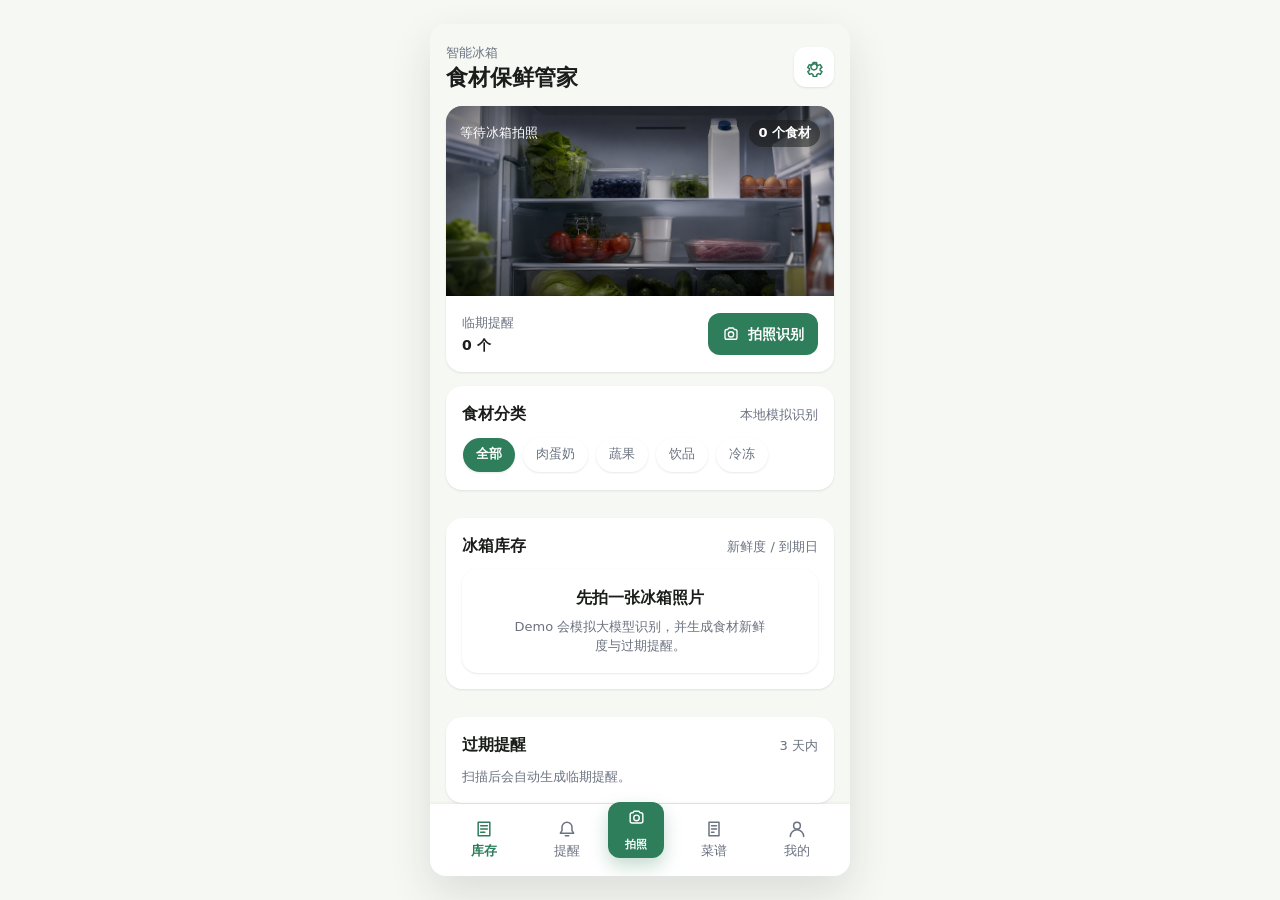
==== commit c64456ca: "Add AI detection pages and drink item" ====
--- a/fridge-food-android-demo/index.html
+++ b/fridge-food-android-demo/index.html
@@ -27,82 +27,39 @@
           </button>
         </header>
 
-        <section class="scan-card" aria-label="冰箱识别摘要">
-          <img src="assets/fridge-hero.png" alt="冰箱内新鲜食材照片" />
-          <div class="scan-overlay">
-            <span id="scanStatus">等待冰箱拍照</span>
-            <strong><span id="recognizedCount">0</span> 个食材</strong>
-          </div>
-          <div class="summary-strip">
-            <div>
-              <span>临期提醒</span>
-              <strong><span id="urgentCount">0</span> 个</strong>
-            </div>
-            <button class="primary-action" id="scanButton" type="button">
-              <svg viewBox="0 0 24 24" aria-hidden="true">
-                <path d="M4 8.5A2.5 2.5 0 0 1 6.5 6h1.2l1.2-2h6.2l1.2 2h1.2A2.5 2.5 0 0 1 20 8.5v8A2.5 2.5 0 0 1 17.5 19h-11A2.5 2.5 0 0 1 4 16.5v-8Z" />
-                <path d="M12 16a3.5 3.5 0 1 0 0-7 3.5 3.5 0 0 0 0 7Z" />
-              </svg>
-              拍照识别
-            </button>
-          </div>
-        </section>
-
-        <section class="section-block" aria-labelledby="category-title">
-          <div class="section-title-row">
-            <h2 id="category-title">食材分类</h2>
-            <span>肉蛋奶优先显示</span>
-          </div>
-          <div class="category-tabs" id="categoryTabs" aria-label="食材分类筛选"></div>
-        </section>
-
-        <section class="section-block inventory-section" aria-labelledby="inventory-title">
-          <div class="section-title-row">
-            <h2 id="inventory-title">冰箱库存</h2>
-            <span>新鲜度 / 到期日</span>
-          </div>
-          <div class="empty-state" id="emptyState"></div>
-          <div class="inventory-list" id="inventoryList"></div>
-        </section>
-
-        <section class="section-block reminder-section" aria-labelledby="reminder-title">
-          <div class="section-title-row">
-            <h2 id="reminder-title">过期提醒</h2>
-            <span>今天和明天</span>
-          </div>
-          <div class="reminder-list" id="reminderList"></div>
-        </section>
+        <div id="pageContent" class="page-content"></div>
       </div>
 
-      <nav class="bottom-nav" aria-label="底部导航">
-        <button class="nav-item is-active" type="button" aria-label="库存">
+      <nav class="bottom-nav" id="bottomNav" aria-label="底部导航">
+        <button class="nav-item is-active" type="button" data-nav="inventory" aria-label="库存">
           <svg viewBox="0 0 24 24" aria-hidden="true">
             <path d="M5 4h14v16H5V4Z" />
             <path d="M8 8h8M8 12h8M8 16h5" />
           </svg>
           <span>库存</span>
         </button>
-        <button class="nav-item" type="button" aria-label="提醒">
+        <button class="nav-item" type="button" data-nav="reminders" aria-label="提醒">
           <svg viewBox="0 0 24 24" aria-hidden="true">
             <path d="M6 10a6 6 0 1 1 12 0v4l2 3H4l2-3v-4Z" />
             <path d="M10 20h4" />
           </svg>
           <span>提醒</span>
         </button>
-        <button class="camera-fab" id="bottomScanButton" type="button" aria-label="拍照识别">
+        <button class="camera-fab" id="bottomScanButton" type="button" data-nav="scan" aria-label="拍照">
           <svg viewBox="0 0 24 24" aria-hidden="true">
             <path d="M4 8.5A2.5 2.5 0 0 1 6.5 6h1.2l1.2-2h6.2l1.2 2h1.2A2.5 2.5 0 0 1 20 8.5v8A2.5 2.5 0 0 1 17.5 19h-11A2.5 2.5 0 0 1 4 16.5v-8Z" />
             <path d="M12 16a3.5 3.5 0 1 0 0-7 3.5 3.5 0 0 0 0 7Z" />
           </svg>
+          <span>拍照</span>
         </button>
-        <button class="nav-item" type="button" aria-label="菜谱">
+        <button class="nav-item" type="button" data-nav="recipes" aria-label="菜谱">
           <svg viewBox="0 0 24 24" aria-hidden="true">
             <path d="M6 4h12v16H6V4Z" />
             <path d="M9 8h6M9 12h6M9 16h3" />
           </svg>
           <span>菜谱</span>
         </button>
-        <button class="nav-item" type="button" aria-label="我的">
+        <button class="nav-item" type="button" data-nav="profile" aria-label="我的">
           <svg viewBox="0 0 24 24" aria-hidden="true">
             <path d="M12 12a4 4 0 1 0 0-8 4 4 0 0 0 0 8Z" />
             <path d="M4 21a8 8 0 0 1 16 0" />
@@ -124,6 +81,7 @@
           </div>
           <div class="scan-preview">
             <img src="assets/fridge-hero.png" alt="冰箱内新鲜食材照片" />
+            <div class="detection-layer" id="sheetDetectionLayer" aria-hidden="true"></div>
             <span class="scan-frame" aria-hidden="true"></span>
           </div>
           <p id="scanProgress" class="scan-progress">准备识别冰箱照片</p>
@@ -149,10 +107,5 @@
   </main>
 
   <script src="script.js"></script>
-  <script>
-    document.getElementById("bottomScanButton").addEventListener("click", function () {
-      document.getElementById("scanButton").click();
-    });
-  </script>
 </body>
 </html>
--- a/fridge-food-android-demo/style.css
+++ b/fridge-food-android-demo/style.css
@@ -98,6 +98,12 @@
   display: none;
 }
 
+.page-content,
+.page-view {
+  display: grid;
+  gap: 14px;
+}
+
 .app-header {
   display: flex;
   align-items: center;
@@ -139,7 +145,9 @@
 .empty-state,
 .detail-score,
 .detail-grid div,
-.detail-tip {
+.detail-tip,
+.recipe-card,
+.profile-stat {
   border-radius: var(--r-card);
   background: var(--bg-card);
   box-shadow: var(--shadow-card);
@@ -148,10 +156,15 @@
 .scan-card {
   position: relative;
   overflow: hidden;
-  margin-bottom: 16px;
-}
-
-.scan-card::before {
+}
+
+.scan-hero-media {
+  position: relative;
+  overflow: hidden;
+  min-height: 190px;
+}
+
+.scan-hero-media::after {
   content: "";
   position: absolute;
   z-index: 1;
@@ -164,16 +177,74 @@
     linear-gradient(180deg, rgba(0, 0, 0, 0.46), rgba(0, 0, 0, 0.1) 52%, rgba(0, 0, 0, 0.42));
 }
 
-.scan-card > img {
+.scan-hero-media > img {
   display: block;
   width: 100%;
   height: 190px;
   object-fit: cover;
 }
 
+.detection-layer {
+  position: absolute;
+  z-index: 2;
+  inset: 0;
+  pointer-events: none;
+}
+
+.detection-box {
+  position: absolute;
+  left: var(--box-left);
+  top: var(--box-top);
+  width: var(--box-width);
+  height: var(--box-height);
+  border-radius: var(--r-btn);
+  background: color-mix(in srgb, var(--detect-bg) 28%, transparent);
+  box-shadow:
+    inset 0 0 0 1px var(--detect-color),
+    0 2px 8px rgba(0, 0, 0, 0.12);
+}
+
+.detection-box.is-highlighted {
+  box-shadow:
+    inset 0 0 0 2px var(--detect-color),
+    0 4px 12px rgba(0, 0, 0, 0.2);
+}
+
+.detection-fresh {
+  --detect-color: var(--fresh-fg);
+  --detect-bg: var(--fresh-bg);
+}
+
+.detection-soon {
+  --detect-color: var(--soon-fg);
+  --detect-bg: var(--soon-bg);
+}
+
+.detection-expire {
+  --detect-color: var(--expire-fg);
+  --detect-bg: var(--expire-bg);
+}
+
+.detection-label {
+  position: absolute;
+  top: 0;
+  left: 0;
+  max-width: 120%;
+  overflow: hidden;
+  padding: 2px 6px;
+  border-radius: var(--r-btn);
+  background: var(--detect-color);
+  color: var(--bg-card);
+  font-size: 10px;
+  font-weight: 600;
+  line-height: 1.4;
+  text-overflow: ellipsis;
+  white-space: nowrap;
+}
+
 .scan-overlay {
   position: absolute;
-  z-index: 2;
+  z-index: 3;
   top: 14px;
   left: 14px;
   right: 14px;
@@ -210,12 +281,17 @@
 
 .summary-strip span,
 .section-title-row span,
+.page-header p,
 .muted-line,
 .food-main p,
 .reminder-item small,
+.alert-food-main small,
+.recipe-card p,
+.recipe-card li,
 .detail-heading p,
 .detail-grid dt,
-.detail-tip {
+.detail-tip,
+.profile-stat span {
   color: var(--text-muted);
   font-size: 13px;
   font-weight: 400;
@@ -265,10 +341,17 @@
 }
 
 .section-title-row h2,
-.sheet-header h2 {
+.sheet-header h2,
+.page-header h2 {
   color: var(--text-strong);
   font-size: 16px;
   font-weight: 600;
+}
+
+.page-header {
+  display: grid;
+  gap: 4px;
+  padding: 2px 2px 0;
 }
 
 .category-tabs {
@@ -334,9 +417,9 @@
 
 .food-card {
   display: grid;
-  grid-template-columns: 42px minmax(0, 1fr);
-  gap: 12px;
-  min-height: 92px;
+  grid-template-columns: 52px minmax(0, 1fr);
+  gap: 12px;
+  min-height: 96px;
   padding: 16px;
   transition: transform 160ms ease, box-shadow 160ms ease;
 }
@@ -364,9 +447,47 @@
 .accent-amber,
 .accent-blue,
 .accent-green,
-.accent-purple {
+.accent-purple,
+.accent-orange {
   background: var(--fresh-bg);
   color: var(--color-primary);
+}
+
+.food-photo {
+  position: relative;
+  display: grid;
+  width: 52px;
+  height: 52px;
+  place-items: center;
+  overflow: hidden;
+  border-radius: var(--r-btn);
+  background: var(--fresh-bg);
+  color: var(--color-primary);
+}
+
+.food-thumb {
+  display: block;
+  width: 100%;
+  height: 100%;
+  object-fit: cover;
+}
+
+.food-thumb[hidden] {
+  display: none;
+}
+
+.food-thumb-fallback {
+  display: grid;
+  width: 100%;
+  height: 100%;
+  place-items: center;
+  color: var(--color-primary);
+  font-size: 14px;
+  font-weight: 600;
+}
+
+.food-thumb-fallback[hidden] {
+  display: none;
 }
 
 .food-title-row,
@@ -478,6 +599,81 @@
   text-align: right;
 }
 
+.alert-food-list {
+  display: grid;
+  gap: 10px;
+}
+
+.alert-food-row {
+  display: grid;
+  width: 100%;
+  grid-template-columns: 52px minmax(0, 1fr) auto;
+  align-items: center;
+  gap: 12px;
+  min-height: 72px;
+  padding: 10px 0;
+  background: transparent;
+  text-align: left;
+}
+
+.alert-food-main {
+  display: grid;
+  min-width: 0;
+  gap: 3px;
+}
+
+.alert-food-main strong {
+  overflow-wrap: anywhere;
+  color: var(--text-strong);
+  font-size: 14px;
+  font-weight: 400;
+}
+
+.recipe-grid,
+.profile-grid {
+  display: grid;
+  gap: 12px;
+}
+
+.recipe-card,
+.profile-stat {
+  padding: 16px;
+}
+
+.recipe-card {
+  display: grid;
+  gap: 8px;
+}
+
+.recipe-card h3 {
+  color: var(--text-strong);
+  font-size: 16px;
+  font-weight: 600;
+}
+
+.recipe-card strong,
+.profile-stat strong {
+  color: var(--text-strong);
+  font-size: 14px;
+  font-weight: 600;
+}
+
+.recipe-card ol {
+  margin: 0;
+  padding-left: 18px;
+}
+
+.profile-grid {
+  grid-template-columns: 1fr 1fr;
+}
+
+.profile-stat {
+  display: grid;
+  gap: 5px;
+  min-height: 78px;
+  align-content: center;
+}
+
 .bottom-nav {
   position: absolute;
   left: 0;
@@ -512,12 +708,24 @@
   display: grid;
   width: 56px;
   height: 56px;
+  gap: 1px;
   place-items: center;
   border-radius: var(--r-btn);
   background: var(--color-primary);
   color: var(--bg-card);
   box-shadow: 0 8px 18px rgba(46, 125, 91, 0.28);
   transform: translateY(-10px);
+  font-size: 11px;
+  font-weight: 600;
+}
+
+.camera-fab svg {
+  width: 19px;
+  height: 19px;
+}
+
+.camera-fab.is-active {
+  box-shadow: 0 10px 22px rgba(46, 125, 91, 0.34);
 }
 
 .sheet {
@@ -583,8 +791,10 @@
 
 .scan-frame {
   position: absolute;
+  z-index: 3;
   inset: 32px;
   border-radius: var(--r-card);
+  pointer-events: none;
   box-shadow:
     0 0 0 999px rgba(26, 29, 26, 0.22),
     inset 0 0 0 2px rgba(255, 255, 255, 0.86);
@@ -601,9 +811,14 @@
   width: 100%;
 }
 
+.scan-action-card {
+  display: grid;
+  gap: 12px;
+}
+
 .detail-heading {
   display: grid;
-  grid-template-columns: 42px minmax(0, 1fr) auto;
+  grid-template-columns: 52px minmax(0, 1fr) auto;
   align-items: center;
   gap: 12px;
   margin-bottom: 14px;
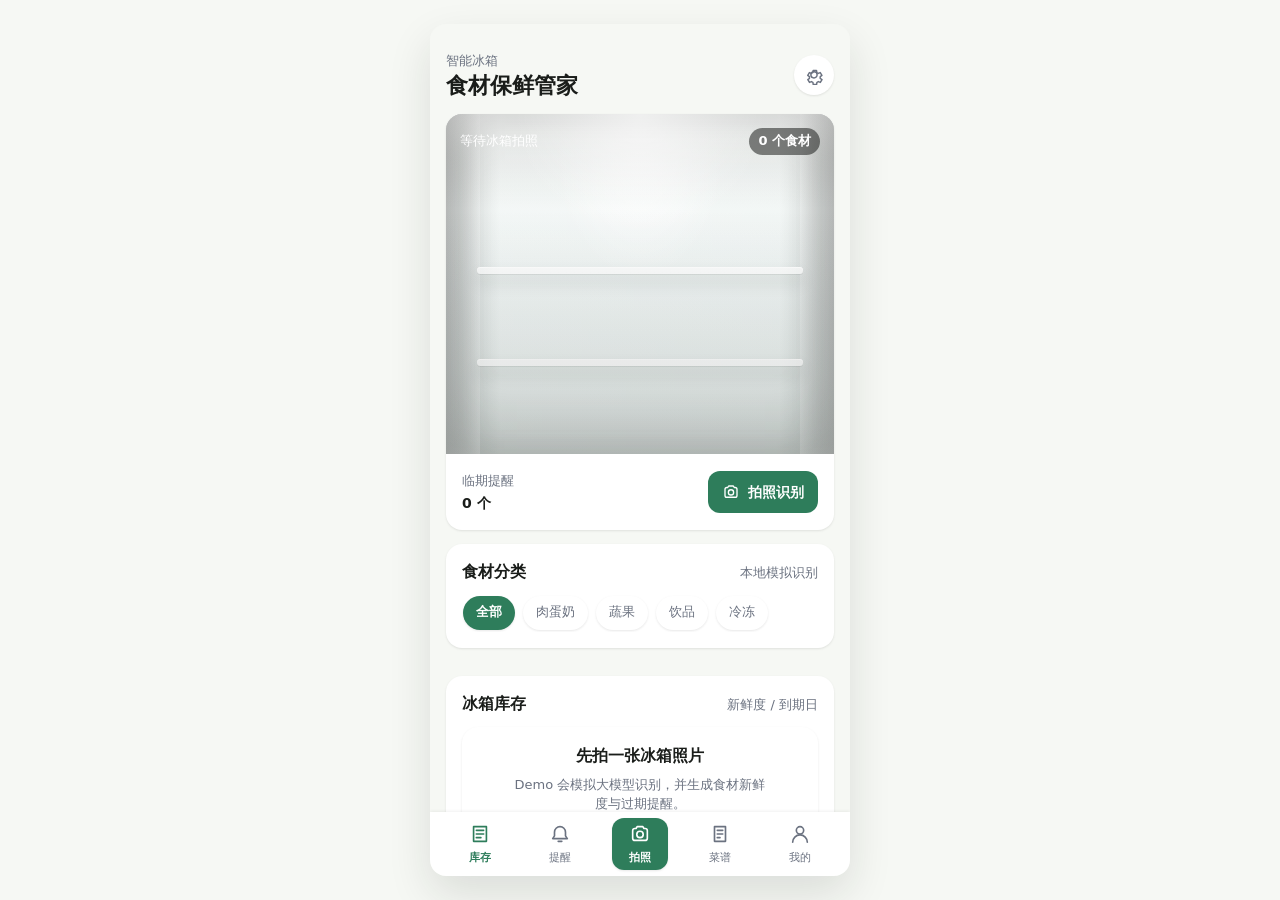
==== commit 7a1dd90a: "Render realistic fridge hero scene" ====
--- a/fridge-food-android-demo/index.html
+++ b/fridge-food-android-demo/index.html
@@ -80,8 +80,13 @@
             </button>
           </div>
           <div class="scan-preview">
-            <img src="assets/fridge-hero.png" alt="冰箱内新鲜食材照片" />
-            <div class="detection-layer" id="sheetDetectionLayer" aria-hidden="true"></div>
+            <div class="fridge-stage-bg" aria-hidden="true">
+              <span class="fridge-wall fridge-wall-left"></span>
+              <span class="fridge-wall fridge-wall-right"></span>
+              <span class="fridge-shelf fridge-shelf-one"></span>
+              <span class="fridge-shelf fridge-shelf-two"></span>
+            </div>
+            <div class="sheet-detection-root" id="sheetDetectionLayer" aria-hidden="true"></div>
             <span class="scan-frame" aria-hidden="true"></span>
           </div>
           <p id="scanProgress" class="scan-progress">准备识别冰箱照片</p>
--- a/fridge-food-android-demo/style.css
+++ b/fridge-food-android-demo/style.css
@@ -78,7 +78,7 @@
 .phone-shell {
   position: relative;
   width: min(100%, 420px);
-  height: min(880px, calc(100vh - 48px));
+  height: min(920px, calc(100vh - 48px));
   min-height: 760px;
   overflow: hidden;
   border-radius: var(--r-card);
@@ -87,9 +87,9 @@
 }
 
 .app-screen {
-  height: calc(100% - 72px);
+  height: calc(100% - 64px);
   overflow-y: auto;
-  padding: 20px 16px 24px;
+  padding: 0 16px 24px;
   background: var(--bg-page);
   scrollbar-width: none;
 }
@@ -109,6 +109,7 @@
   align-items: center;
   justify-content: space-between;
   gap: 16px;
+  padding-top: calc(env(safe-area-inset-top, 0px) + 28px);
   margin-bottom: 16px;
 }
 
@@ -132,10 +133,20 @@
   width: 40px;
   height: 40px;
   place-items: center;
-  border-radius: var(--r-btn);
-  background: var(--bg-card);
-  color: var(--color-primary);
+  border-radius: var(--r-pill);
+  background: #FFFFFF;
+  color: var(--text-muted);
   box-shadow: var(--shadow-card);
+}
+
+.round-button:active {
+  background: #F1F3F0;
+}
+
+.round-button svg {
+  width: 20px;
+  height: 20px;
+  stroke-width: 1.75;
 }
 
 .scan-card,
@@ -161,7 +172,8 @@
 .scan-hero-media {
   position: relative;
   overflow: hidden;
-  min-height: 190px;
+  height: clamp(260px, 48vw, 340px);
+  background: #E8EEEC;
 }
 
 .scan-hero-media::after {
@@ -171,43 +183,122 @@
   top: 0;
   left: 0;
   right: 0;
-  height: 190px;
+  height: 100%;
   pointer-events: none;
   background:
-    linear-gradient(180deg, rgba(0, 0, 0, 0.46), rgba(0, 0, 0, 0.1) 52%, rgba(0, 0, 0, 0.42));
-}
-
-.scan-hero-media > img {
-  display: block;
-  width: 100%;
-  height: 190px;
-  object-fit: cover;
-}
-
-.detection-layer {
-  position: absolute;
-  z-index: 2;
+    radial-gradient(circle at 50% 0%, rgba(255, 255, 255, 0.56), rgba(255, 255, 255, 0) 32%),
+    linear-gradient(180deg, rgba(26, 29, 26, 0.12), rgba(255, 255, 255, 0) 28%, rgba(26, 29, 26, 0.12));
+}
+
+.fridge-stage-bg {
+  position: absolute;
+  inset: 0;
+  overflow: hidden;
+  background:
+    radial-gradient(ellipse at 50% 7%, rgba(255, 255, 255, 0.95), rgba(255, 255, 255, 0) 32%),
+    linear-gradient(90deg, rgba(26, 29, 26, 0.16), rgba(255, 255, 255, 0.3) 14%, rgba(255, 255, 255, 0.26) 86%, rgba(26, 29, 26, 0.16)),
+    linear-gradient(180deg, #F7FAF8 0%, #E9F0EF 46%, #DDE7E4 100%);
+  box-shadow:
+    inset 0 18px 42px rgba(255, 255, 255, 0.8),
+    inset 0 -32px 50px rgba(26, 29, 26, 0.13),
+    inset 18px 0 28px rgba(26, 29, 26, 0.11),
+    inset -18px 0 28px rgba(26, 29, 26, 0.11);
+}
+
+.fridge-wall,
+.fridge-shelf {
+  position: absolute;
+  pointer-events: none;
+}
+
+.fridge-wall {
+  top: 0;
+  bottom: 0;
+  width: 34px;
+  background: linear-gradient(90deg, rgba(26, 29, 26, 0.13), rgba(255, 255, 255, 0.22));
+}
+
+.fridge-wall-left {
+  left: 0;
+}
+
+.fridge-wall-right {
+  right: 0;
+  transform: rotate(180deg);
+}
+
+.fridge-shelf {
+  left: 8%;
+  right: 8%;
+  height: 7px;
+  border-radius: var(--r-pill);
+  background: rgba(255, 255, 255, 0.74);
+  box-shadow:
+    0 1px 0 rgba(26, 29, 26, 0.08),
+    0 9px 16px rgba(26, 29, 26, 0.13),
+    inset 0 1px 0 rgba(255, 255, 255, 0.9);
+}
+
+.fridge-shelf-one {
+  top: 45%;
+}
+
+.fridge-shelf-two {
+  top: 72%;
+}
+
+.hero-scene-layer,
+.detection-layer,
+.sheet-detection-root {
+  position: absolute;
   inset: 0;
   pointer-events: none;
 }
 
-.detection-box {
-  position: absolute;
-  left: var(--box-left);
-  top: var(--box-top);
-  width: var(--box-width);
-  height: var(--box-height);
-  border-radius: var(--r-btn);
-  background: color-mix(in srgb, var(--detect-bg) 28%, transparent);
+.hero-scene-layer {
+  z-index: 2;
+}
+
+.detection-layer,
+.sheet-detection-root {
+  z-index: 3;
+}
+
+.detection-layer.is-calibrating {
+  pointer-events: auto;
+}
+
+.hero-food-scene-item {
+  position: absolute;
+  left: var(--hero-left);
+  top: var(--hero-top);
+  width: var(--hero-width);
+  height: var(--hero-height);
+  pointer-events: none;
+  background: transparent;
+  border: none;
+  box-shadow: none;
+  overflow: visible;
+}
+
+.hero-detection-box {
+  position: absolute;
+  z-index: 3;
+  left: var(--hero-left);
+  top: var(--hero-top);
+  width: var(--hero-width);
+  height: var(--hero-height);
+  box-sizing: border-box;
+  overflow: visible;
+  border: 1.5px solid var(--detect-color);
+  border-radius: 6px;
+  background: transparent;
+}
+
+.hero-detection-box.is-highlighted {
   box-shadow:
-    inset 0 0 0 1px var(--detect-color),
-    0 2px 8px rgba(0, 0, 0, 0.12);
-}
-
-.detection-box.is-highlighted {
-  box-shadow:
-    inset 0 0 0 2px var(--detect-color),
-    0 4px 12px rgba(0, 0, 0, 0.2);
+    0 0 0 1px var(--detect-color),
+    0 5px 14px rgba(26, 29, 26, 0.18);
 }
 
 .detection-fresh {
@@ -225,21 +316,44 @@
   --detect-bg: var(--expire-bg);
 }
 
-.detection-label {
-  position: absolute;
-  top: 0;
-  left: 0;
-  max-width: 120%;
-  overflow: hidden;
-  padding: 2px 6px;
-  border-radius: var(--r-btn);
+.hero-food-img {
+  display: block;
+  width: 100%;
+  height: 100%;
+  padding: 3px;
+  border: none;
+  border-radius: 8px;
+  background: transparent;
+  filter: drop-shadow(0 6px 10px rgba(0, 0, 0, 0.22));
+  mix-blend-mode: multiply;
+  object-fit: contain;
+}
+
+.bbox-label {
+  position: absolute;
+  z-index: 3;
+  top: -15px;
+  left: -2px;
+  max-width: calc(100% + 72px);
+  padding: 3px 7px;
+  border-radius: var(--r-pill);
   background: var(--detect-color);
   color: var(--bg-card);
   font-size: 10px;
   font-weight: 600;
-  line-height: 1.4;
-  text-overflow: ellipsis;
-  white-space: nowrap;
+  line-height: 1.2;
+  white-space: normal;
+}
+
+.hero-resize-handle {
+  position: absolute;
+  right: -4px;
+  bottom: -4px;
+  width: 12px;
+  height: 12px;
+  border-radius: var(--r-pill);
+  background: var(--detect-color);
+  box-shadow: var(--shadow-card);
 }
 
 .scan-overlay {
@@ -679,24 +793,37 @@
   left: 0;
   right: 0;
   bottom: 0;
-  height: 72px;
-  display: grid;
-  grid-template-columns: 1fr 1fr 64px 1fr 1fr;
+  height: 64px;
+  display: flex;
   align-items: center;
-  padding: 8px 12px 10px;
+  justify-content: space-around;
+  padding: 6px 10px;
   background: rgba(255, 255, 255, 0.96);
   box-shadow: 0 -1px 3px rgba(0, 0, 0, 0.06);
   backdrop-filter: blur(16px);
 }
 
-.nav-item {
-  display: grid;
-  gap: 3px;
+.nav-item,
+.camera-fab {
+  display: grid;
+  width: 56px;
+  min-height: 52px;
+  grid-template-rows: 22px 16px;
+  align-content: center;
+  gap: 4px;
   place-items: center;
+  border-radius: var(--r-btn);
   background: transparent;
   color: var(--text-muted);
-  font-size: 13px;
-  font-weight: 400;
+  font-size: 11px;
+  font-weight: 400;
+  line-height: 1;
+}
+
+.nav-item svg,
+.camera-fab svg {
+  width: 22px;
+  height: 22px;
 }
 
 .nav-item.is-active {
@@ -705,27 +832,15 @@
 }
 
 .camera-fab {
-  display: grid;
-  width: 56px;
-  height: 56px;
-  gap: 1px;
-  place-items: center;
-  border-radius: var(--r-btn);
   background: var(--color-primary);
   color: var(--bg-card);
-  box-shadow: 0 8px 18px rgba(46, 125, 91, 0.28);
-  transform: translateY(-10px);
-  font-size: 11px;
-  font-weight: 600;
-}
-
-.camera-fab svg {
-  width: 19px;
-  height: 19px;
+  box-shadow: var(--shadow-card);
+  font-weight: 600;
 }
 
 .camera-fab.is-active {
-  box-shadow: 0 10px 22px rgba(46, 125, 91, 0.34);
+  background: var(--color-primary);
+  color: var(--bg-card);
 }
 
 .sheet {
@@ -779,14 +894,15 @@
   position: relative;
   overflow: hidden;
   border-radius: var(--r-card);
+  height: 220px;
   box-shadow: var(--shadow-card);
-}
-
-.scan-preview img {
-  display: block;
-  width: 100%;
+  background: #EEF3F1;
+}
+
+.scan-preview .fridge-stage-bg {
+  position: absolute;
+  inset: 0;
   height: 220px;
-  object-fit: cover;
 }
 
 .scan-frame {
@@ -886,13 +1002,13 @@
   }
 
   .app-screen {
-    height: calc(100% - 72px);
+    height: calc(100% - 64px);
   }
 }
 
 @media (max-width: 380px) {
   .app-screen {
-    padding: 16px 12px 22px;
+    padding: 0 12px 22px;
   }
 
   .app-header h1 {
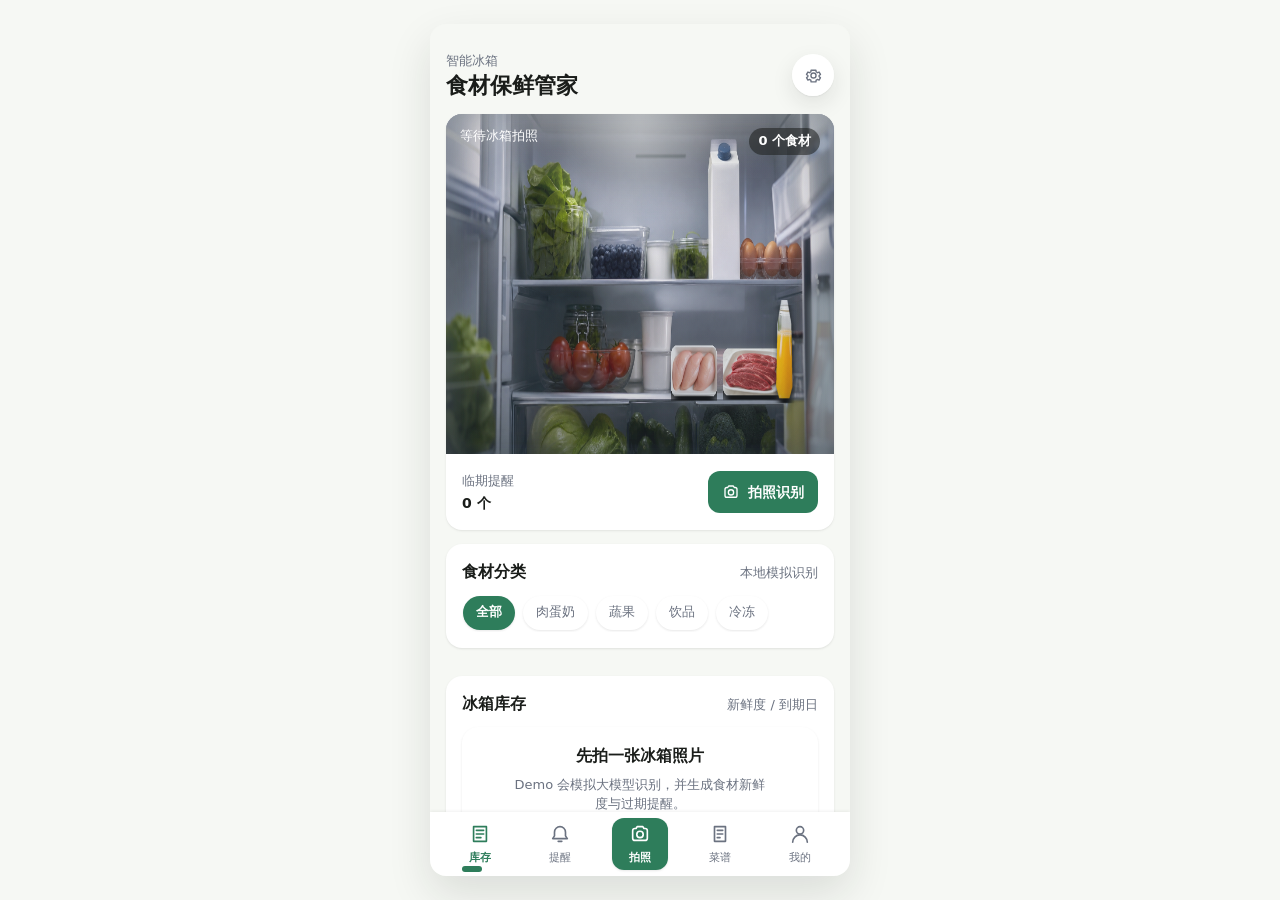
==== commit 96d16759: "Refine hero detections and header controls" ====
--- a/fridge-food-android-demo/index.html
+++ b/fridge-food-android-demo/index.html
@@ -21,8 +21,8 @@
           </div>
           <button class="round-button" type="button" aria-label="设置">
             <svg viewBox="0 0 24 24" aria-hidden="true">
-              <path d="M12 15.5A3.5 3.5 0 1 0 12 8a3.5 3.5 0 0 0 0 7.5Z" />
-              <path d="M19.4 15a7.9 7.9 0 0 0 .1-1l2-1.5-2-3.4-2.4 1a7 7 0 0 0-1.7-1L15 6.5h-4l-.4 2.6c-.6.2-1.2.6-1.7 1l-2.4-1-2 3.4 2 1.5a7.9 7.9 0 0 0 .1 2l-2 1.5 2 3.4 2.4-1c.5.4 1.1.8 1.7 1l.4 2.6h4l.4-2.6c.6-.2 1.2-.6 1.7-1l2.4 1 2-3.4-2.2-1.5Z" />
+              <circle cx="12" cy="12" r="3.2" />
+              <path d="M19.1 13.4c.05-.46.05-.94 0-1.4l1.72-1.35-1.74-3.02-2.04.82a7.35 7.35 0 0 0-1.68-.98L15.05 5.3h-6.1l-.31 2.17c-.6.25-1.16.58-1.68.98l-2.04-.82-1.74 3.02L4.9 12c-.05.46-.05.94 0 1.4l-1.72 1.35 1.74 3.02 2.04-.82c.52.4 1.08.73 1.68.98l.31 2.17h6.1l.31-2.17c.6-.25 1.16-.58 1.68-.98l2.04.82 1.74-3.02-1.72-1.35Z" />
             </svg>
           </button>
         </header>
--- a/fridge-food-android-demo/style.css
+++ b/fridge-food-android-demo/style.css
@@ -130,22 +130,36 @@
 
 .round-button {
   display: inline-grid;
-  width: 40px;
-  height: 40px;
+  width: 42px;
+  height: 42px;
   place-items: center;
   border-radius: var(--r-pill);
-  background: #FFFFFF;
+  background: rgba(255, 255, 255, 0.94);
   color: var(--text-muted);
-  box-shadow: var(--shadow-card);
+  box-shadow: 0 8px 22px rgba(26, 29, 26, 0.10), 0 1px 2px rgba(26, 29, 26, 0.06);
+  -webkit-backdrop-filter: blur(10px);
+  backdrop-filter: blur(10px);
+  transition:
+    background 180ms ease,
+    box-shadow 180ms ease,
+    color 180ms ease,
+    transform 180ms ease;
+}
+
+.round-button:hover {
+  color: var(--text-strong);
+  box-shadow: 0 10px 24px rgba(26, 29, 26, 0.12), 0 1px 2px rgba(26, 29, 26, 0.06);
+  transform: translateY(-1px);
 }
 
 .round-button:active {
   background: #F1F3F0;
+  transform: scale(.96);
 }
 
 .round-button svg {
-  width: 20px;
-  height: 20px;
+  width: 19px;
+  height: 19px;
   stroke-width: 1.75;
 }
 
@@ -173,7 +187,7 @@
   position: relative;
   overflow: hidden;
   height: clamp(260px, 48vw, 340px);
-  background: #E8EEEC;
+  background: #E8EEEC url("assets/fridge-hero.png") center / 100% 100% no-repeat;
 }
 
 .scan-hero-media::after {
@@ -186,8 +200,8 @@
   height: 100%;
   pointer-events: none;
   background:
-    radial-gradient(circle at 50% 0%, rgba(255, 255, 255, 0.56), rgba(255, 255, 255, 0) 32%),
-    linear-gradient(180deg, rgba(26, 29, 26, 0.12), rgba(255, 255, 255, 0) 28%, rgba(26, 29, 26, 0.12));
+    radial-gradient(circle at 50% 0%, rgba(255, 255, 255, 0.34), rgba(255, 255, 255, 0) 34%),
+    linear-gradient(180deg, rgba(10, 24, 34, 0.1), rgba(255, 255, 255, 0) 32%, rgba(10, 24, 34, 0.18));
 }
 
 .fridge-stage-bg {
@@ -195,19 +209,20 @@
   inset: 0;
   overflow: hidden;
   background:
-    radial-gradient(ellipse at 50% 7%, rgba(255, 255, 255, 0.95), rgba(255, 255, 255, 0) 32%),
-    linear-gradient(90deg, rgba(26, 29, 26, 0.16), rgba(255, 255, 255, 0.3) 14%, rgba(255, 255, 255, 0.26) 86%, rgba(26, 29, 26, 0.16)),
-    linear-gradient(180deg, #F7FAF8 0%, #E9F0EF 46%, #DDE7E4 100%);
+    radial-gradient(ellipse at 50% 6%, rgba(255, 255, 255, 0.34), rgba(255, 255, 255, 0) 30%),
+    linear-gradient(90deg, rgba(10, 24, 34, 0.16), rgba(255, 255, 255, 0.05) 16%, rgba(255, 255, 255, 0.05) 84%, rgba(10, 24, 34, 0.16)),
+    url("assets/fridge-hero.png") center / 100% 100% no-repeat;
   box-shadow:
-    inset 0 18px 42px rgba(255, 255, 255, 0.8),
-    inset 0 -32px 50px rgba(26, 29, 26, 0.13),
-    inset 18px 0 28px rgba(26, 29, 26, 0.11),
-    inset -18px 0 28px rgba(26, 29, 26, 0.11);
+    inset 0 18px 42px rgba(255, 255, 255, 0.38),
+    inset 0 -34px 50px rgba(10, 24, 34, 0.18),
+    inset 18px 0 28px rgba(10, 24, 34, 0.14),
+    inset -18px 0 28px rgba(10, 24, 34, 0.14);
 }
 
 .fridge-wall,
 .fridge-shelf {
   position: absolute;
+  display: none;
   pointer-events: none;
 }
 
@@ -247,16 +262,11 @@
   top: 72%;
 }
 
-.hero-scene-layer,
 .detection-layer,
 .sheet-detection-root {
   position: absolute;
   inset: 0;
   pointer-events: none;
-}
-
-.hero-scene-layer {
-  z-index: 2;
 }
 
 .detection-layer,
@@ -266,19 +276,6 @@
 
 .detection-layer.is-calibrating {
   pointer-events: auto;
-}
-
-.hero-food-scene-item {
-  position: absolute;
-  left: var(--hero-left);
-  top: var(--hero-top);
-  width: var(--hero-width);
-  height: var(--hero-height);
-  pointer-events: none;
-  background: transparent;
-  border: none;
-  box-shadow: none;
-  overflow: visible;
 }
 
 .hero-detection-box {
@@ -293,6 +290,7 @@
   border: 1.5px solid var(--detect-color);
   border-radius: 6px;
   background: transparent;
+  box-shadow: none;
 }
 
 .hero-detection-box.is-highlighted {
@@ -314,19 +312,6 @@
 .detection-expire {
   --detect-color: var(--expire-fg);
   --detect-bg: var(--expire-bg);
-}
-
-.hero-food-img {
-  display: block;
-  width: 100%;
-  height: 100%;
-  padding: 3px;
-  border: none;
-  border-radius: 8px;
-  background: transparent;
-  filter: drop-shadow(0 6px 10px rgba(0, 0, 0, 0.22));
-  mix-blend-mode: multiply;
-  object-fit: contain;
 }
 
 .bbox-label {
@@ -363,16 +348,19 @@
   left: 14px;
   right: 14px;
   display: flex;
-  align-items: center;
+  align-items: flex-start;
   justify-content: space-between;
   gap: 12px;
   color: var(--bg-card);
 }
 
 .scan-overlay span {
-  max-width: 58%;
+  flex: 1 1 auto;
+  min-width: 0;
+  max-width: calc(100% - 104px);
   font-size: 13px;
   font-weight: 400;
+  line-height: 1.25;
 }
 
 .scan-overlay strong {
@@ -1024,3 +1012,255 @@
     width: 100%;
   }
 }
+
+.scan-beam {
+  position: absolute;
+  z-index: 4;
+  top: -18%;
+  left: 0;
+  right: 0;
+  height: 46px;
+  pointer-events: none;
+  background:
+    linear-gradient(180deg, rgba(255, 255, 255, 0), rgba(231, 244, 236, 0.5), rgba(255, 255, 255, 0)),
+    linear-gradient(90deg, rgba(46, 125, 91, 0), rgba(46, 125, 91, 0.34), rgba(46, 125, 91, 0));
+  animation: scanSweep 1100ms ease-in-out forwards;
+}
+
+.hero-detection-box {
+  transform-origin: center;
+  animation: boxPop 260ms ease-out both;
+  animation-delay: var(--box-delay);
+}
+
+.hero-detection-box.detection-expire {
+  animation:
+    boxPop 260ms ease-out both,
+    expirePulse 2s ease-in-out infinite;
+  animation-delay: var(--box-delay), calc(var(--box-delay) + 260ms);
+}
+
+.bbox-label::after {
+  content: "";
+  position: absolute;
+  left: 10px;
+  bottom: -4px;
+  width: 0;
+  height: 0;
+  border-left: 4px solid transparent;
+  border-right: 4px solid transparent;
+  border-top: 4px solid var(--detect-color);
+}
+
+.live-dot {
+  display: inline-block;
+  width: 8px;
+  height: 8px;
+  margin-right: 6px;
+  border-radius: var(--r-pill);
+  background: var(--color-primary);
+  animation: livePulse 1.6s ease-in-out infinite;
+}
+
+.scan-status {
+  display: inline-flex;
+  align-items: center;
+  flex-wrap: nowrap;
+  gap: 0;
+  white-space: nowrap;
+  max-width: 100%;
+  line-height: 1.25;
+}
+
+.scan-status b {
+  margin: 0 2px;
+  font-variant-numeric: tabular-nums;
+}
+
+.freshness-track,
+.freshness-track i {
+  border-radius: var(--r-pill);
+}
+
+.freshness-track i {
+  width: 0;
+  transition: width 700ms cubic-bezier(.22,.61,.36,1);
+  box-shadow: inset 0 1px 0 rgba(255,255,255,.35);
+}
+
+.freshness-track i.is-filled {
+  width: var(--freshness-width);
+}
+
+.card-enter {
+  opacity: 0;
+  animation: cardRise 360ms ease-out forwards;
+  animation-delay: var(--card-delay);
+}
+
+.food-photo {
+  box-shadow: inset 0 0 0 1px rgba(0,0,0,.05);
+}
+
+.bottom-nav {
+  --nav-segment: 20%;
+}
+
+.nav-indicator {
+  position: absolute;
+  left: 0;
+  bottom: 4px;
+  width: var(--nav-segment);
+  height: 6px;
+  pointer-events: none;
+  transform: translateX(var(--nav-x));
+  transition: transform 260ms cubic-bezier(.4,0,.2,1);
+}
+
+.nav-indicator::after {
+  content: "";
+  display: block;
+  width: 20px;
+  height: 6px;
+  margin: 0 auto;
+  border-radius: var(--r-pill);
+  background: var(--color-primary);
+}
+
+.icon-tap {
+  animation: iconTap 220ms ease-out;
+}
+
+.camera-fab:active {
+  transform: scale(.92);
+}
+
+.wide-action.is-loading {
+  position: relative;
+  color: transparent;
+}
+
+.wide-action.is-loading > svg {
+  opacity: 0;
+}
+
+.wide-action.is-loading::before {
+  content: "";
+  position: absolute;
+  width: 18px;
+  height: 18px;
+  border: 2px solid rgba(255,255,255,.42);
+  border-top-color: var(--bg-card);
+  border-radius: var(--r-pill);
+  animation: spin 700ms linear infinite;
+}
+
+.food-card-tap {
+  animation: foodCardTap 180ms ease-out;
+}
+
+.detection-focus {
+  animation: detectionFocus 520ms ease-out;
+}
+
+@keyframes scanSweep {
+  from {
+    top: -18%;
+  }
+  to {
+    top: 100%;
+  }
+}
+
+@keyframes boxPop {
+  from {
+    opacity: 0;
+    transform: scale(.82);
+  }
+  to {
+    opacity: 1;
+    transform: scale(1);
+  }
+}
+
+@keyframes cardRise {
+  from {
+    opacity: 0;
+    transform: translateY(10px);
+  }
+  to {
+    opacity: 1;
+    transform: none;
+  }
+}
+
+@keyframes iconTap {
+  0% {
+    transform: scale(1);
+  }
+  45% {
+    transform: scale(.9);
+  }
+  72% {
+    transform: scale(1.06);
+  }
+  100% {
+    transform: scale(1);
+  }
+}
+
+@keyframes expirePulse {
+  0%,
+  100% {
+    box-shadow: 0 0 0 rgba(154, 59, 44, 0);
+  }
+  50% {
+    box-shadow: 0 0 14px rgba(154, 59, 44, .24);
+  }
+}
+
+@keyframes foodCardTap {
+  0% {
+    transform: scale(1);
+  }
+  50% {
+    transform: scale(.985);
+  }
+  100% {
+    transform: scale(1);
+  }
+}
+
+@keyframes detectionFocus {
+  0% {
+    box-shadow: 0 0 0 0 rgba(46,125,91,.4);
+  }
+  100% {
+    box-shadow: 0 0 0 8px rgba(46,125,91,0);
+  }
+}
+
+@keyframes spin {
+  to {
+    transform: rotate(360deg);
+  }
+}
+
+@keyframes livePulse {
+  0%,
+  100% {
+    opacity: .4;
+    transform: scale(.86);
+  }
+  50% {
+    opacity: 1;
+    transform: scale(1);
+  }
+}
+
+@media (prefers-reduced-motion: reduce) {
+  *, *::before, *::after {
+    animation: none !important;
+    transition: none !important;
+  }
+}
